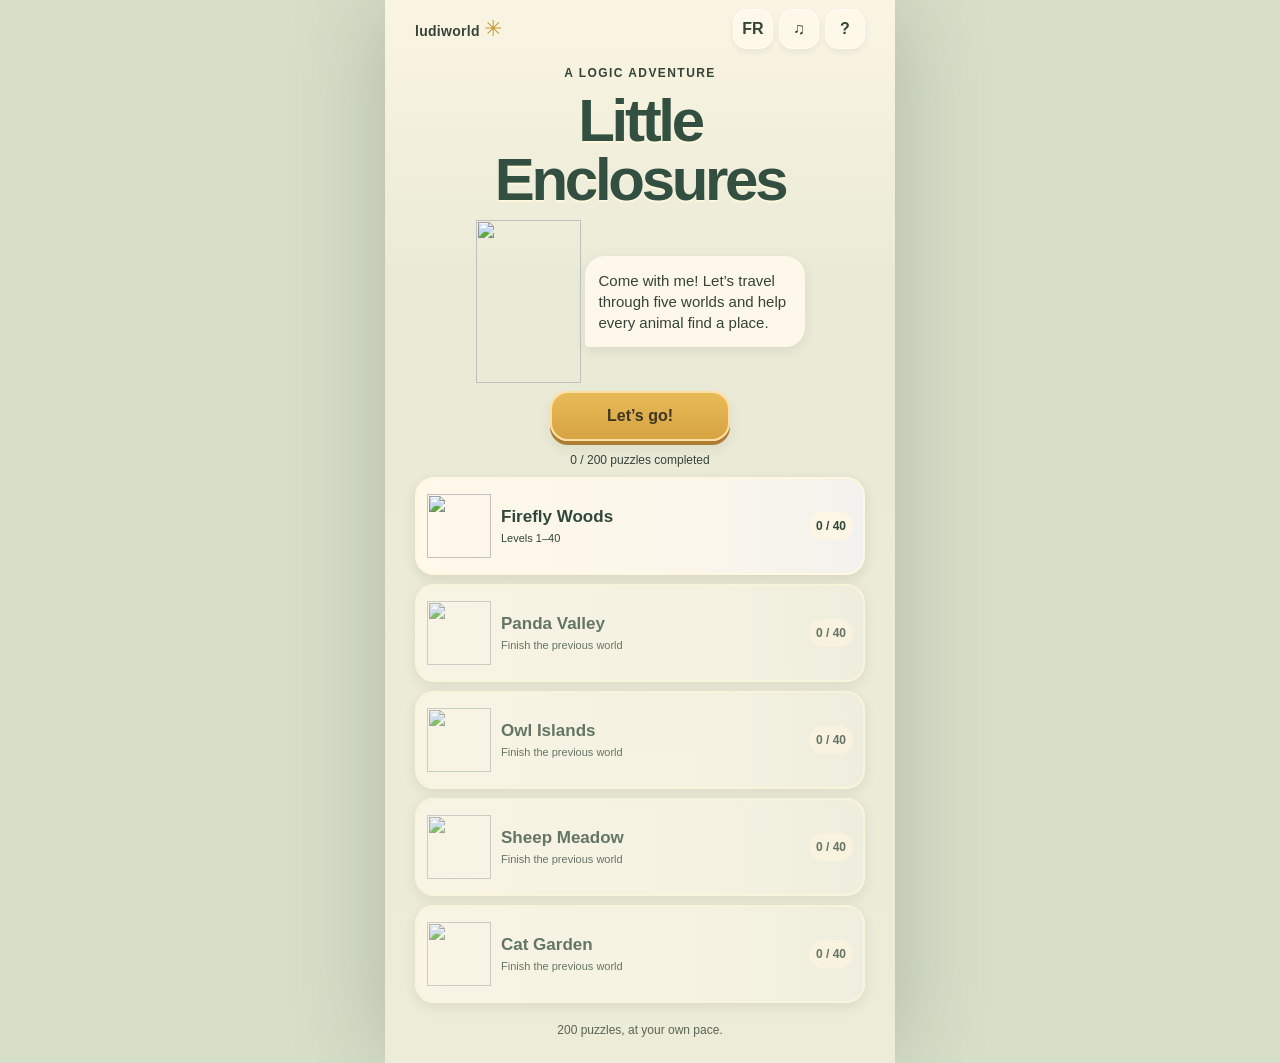
==== src/index.html @ 740d6bfe "Les Petits Enclos : 200 puzzles, cinq mondes et quarante visages" ====
<!doctype html>
<html lang="fr">
<head>
  <meta charset="utf-8">
  <meta name="viewport" content="width=device-width,initial-scale=1,viewport-fit=cover">
  <meta name="theme-color" content="#657c62">
  <meta name="description" content="200 énigmes dans cinq mondes. Un animal par ligne, colonne et enclos.">
  <title>Les Petits Enclos · Ludiworld</title>
  <link rel="icon" href="icon-192.png">
  <link rel="apple-touch-icon" href="icon-192.png">
  <link rel="manifest" href="manifest.webmanifest">
  <link rel="stylesheet" href="style.css">
  <script defer src="ludi.js"></script>
  <script defer src="levels.js"></script>
  <script defer src="logic.js"></script>
  <script defer src="state.js"></script>
  <script defer src="app.js"></script>
</head>
<body>
  <main id="app">
    <nav class="topbar"><span class="brand">ludiworld <i aria-hidden="true">✳</i></span><div><button id="language" class="small">EN</button><button id="sound" class="small" aria-label="Son">♪</button><button id="help" class="small" aria-label="Règles">?</button></div></nav>
    <section id="home" class="screen">
      <header class="title"><p data-t="eyebrow">Une aventure de logique</p><h1 data-t="title">Les Petits<br>Enclos</h1></header>
      <div class="story"><img class="boy" src="assets/berger.webp" alt=""><p data-t="story">Viens avec moi ! On traverse cinq mondes pour aider chaque animal à trouver sa place.</p></div>
      <button id="continue" class="primary"></button><p id="total" class="total"></p>
      <div id="worlds" class="worlds"></div>
      <p class="quiet" data-t="quiet">200 énigmes, à ton rythme.</p>
    </section>
    <section id="play" class="screen" hidden>
      <header class="hud"><button id="map" class="small" aria-label="Mondes">‹</button><div><p id="worldName"></p><h1><span data-t="level">Niveau</span> <b id="number"></b><small>/ 200</small></h1></div><span id="counter"></span></header>
      <div class="rules-mini"><span data-t="row">1 par ligne</span><span data-t="column">1 par colonne</span><span data-t="region">1 par enclos</span></div>
      <p class="apart" data-t="apart">Sans se toucher, même par un coin.</p>
      <div class="board-frame"><div id="board" role="grid" aria-label="Enclos"></div></div>
      <div id="inventory" class="inventory" aria-label="Animaux à placer"></div>
      <p id="feedback" class="feedback" aria-live="polite"></p>
      <p class="gesture" data-t="gesture">Appui : × · Double appui : animal · Glisse : ×</p>
      <div class="actions"><button id="undo"><b aria-hidden="true">↶</b><span data-t="undo">Annuler</span></button><button id="reset"><b aria-hidden="true">↻</b><span data-t="reset">Reprendre</span></button><button id="hint"><b aria-hidden="true">✧</b><span data-t="hint">Indice</span></button></div>
      <div class="keeper"><img src="assets/berger.webp" alt=""><span data-t="keeper">À chacun sa petite place.</span></div>
    </section>
  </main>
  <dialog id="info"><button class="close" data-close aria-label="Fermer">×</button><div id="infoContent"></div><button class="primary" data-close data-t="ok">D’accord</button></dialog>
  <dialog id="levels"><button class="close" data-close aria-label="Fermer">×</button><h2 id="levelTitle"></h2><div id="levelList" class="level-list"></div></dialog>
  <dialog id="victory"><img class="victory-boy" src="assets/berger.webp" alt=""><h2 id="winTitle"></h2><p id="winText"></p><div id="winHeads" class="win-heads"></div><button id="next" class="primary" data-t="next">Continuer</button><button id="winMap" class="text-button" data-t="worlds">Les cinq mondes</button><button id="replay" class="text-button" data-t="reset">Reprendre</button></dialog>
  <dialog id="pause"><h2 data-t="pause">Petite pause</h2><p data-t="paused">Ta grille est gardée.</p></dialog>
  <noscript>Active JavaScript pour jouer. / Enable JavaScript to play.</noscript>
</body>
</html>
---- src/style.css ----
:root {font-family:'Trebuchet MS','Segoe UI',sans-serif;color:#354338;background:#d8dfc8;font-synthesis:none;font-size:16px}
*{box-sizing:border-box}body{margin:0}button{font:inherit;cursor:pointer;touch-action:manipulation;-webkit-tap-highlight-color:transparent}button:disabled{opacity:.48;cursor:default}button:focus-visible{outline:3px solid #3671a3;outline-offset:2px}[hidden]{display:none!important}
body{background:#d8dfc8 url('assets/lucioles.webp') center/cover fixed}body::before{content:'';position:fixed;inset:0;background:#152b3c45;z-index:-1}
#app{max-width:510px;min-height:100dvh;margin:auto;background:linear-gradient(#fff8e6e0,#fff8e675 26%,#fff8e682);box-shadow:0 0 90px #172b3038;padding:env(safe-area-inset-top) 18px env(safe-area-inset-bottom)}
.topbar{height:58px;display:flex;justify-content:space-between;align-items:center;gap:8px}.topbar>div{display:flex;gap:6px}.brand{font-weight:bold;letter-spacing:.02em;font-size:14px}.brand i{color:#c79d38;font-size:22px;font-style:normal}.embedded .brand{visibility:hidden}.small{min-width:40px;min-height:40px;background:#fff9ebdb;border:1px solid #ffffff9c;border-radius:14px;color:#354338;font-weight:bold;box-shadow:0 3px 6px #24393212}
.screen{padding-bottom:22px}.title{text-align:center}.title p{font-size:12px;letter-spacing:.12em;text-transform:uppercase;font-weight:bold;margin:8px 0 12px}.title h1{font-size:clamp(42px,11vw,60px);line-height:.98;letter-spacing:-.055em;margin:0;color:#334f41;text-shadow:0 2px #fff8dc}
.story{display:flex;align-items:center;justify-content:center;gap:4px;max-width:390px;margin:10px auto 6px}.boy{width:105px;height:163px;object-fit:contain;align-self:end}.story p{max-width:220px;padding:14px;border-radius:20px 20px 20px 4px;background:#fff9eced;font-size:15px;line-height:1.4;box-shadow:0 4px 12px #25312415}
.primary{display:block;background:linear-gradient(#e7ba58,#d7a342);color:#3e3624;border:2px solid #ffdfa0;border-radius:18px;padding:13px 22px;font-weight:bold;min-height:50px;box-shadow:0 4px 0 #ad7e31,0 8px 14px #34291214;margin:8px auto 12px;min-width:180px}.primary:hover{filter:brightness(1.04)}.total,.quiet{font-size:12px;text-align:center}.total{margin:10px}.quiet{opacity:.8;margin:20px 0 4px}
.worlds{display:grid;gap:9px}.world-card{position:relative;background-size:cover;background-position:center 15%;height:90px;border:2px solid #fff8df;border-radius:19px;isolation:isolate;overflow:hidden;color:#30483b;display:flex;align-items:center;padding:10px;text-align:left;box-shadow:0 4px 12px #172f291c}.world-card::before{content:'';position:absolute;inset:0;z-index:-1;background:linear-gradient(90deg,#fff9e9f2,#fff9e9ad 65%,#fff9e93c)}.world-card img{width:64px;height:64px;object-fit:contain;margin-right:10px}.world-card strong{font-size:17px;display:block}.world-card small{display:block;font-size:11px;margin-top:5px}.world-card .world-progress{margin-left:auto;background:#fff7e4db;border-radius:30px;padding:7px;font-size:12px;font-weight:bold;white-space:nowrap}.world-card:disabled{opacity:.72}
.hud{display:flex;align-items:center;gap:10px;min-height:72px}.hud>div{flex:1}.hud p{font-size:11px;font-weight:bold;letter-spacing:.04em;margin:0 0 3px}.hud h1{font-size:25px;margin:0;letter-spacing:-.04em}.hud h1 small{font-size:12px;margin-left:6px;font-weight:normal;letter-spacing:0}.hud #counter{font-weight:bold;font-size:14px;background:#fff9e6de;border-radius:16px;padding:9px;white-space:nowrap}
.rules-mini{display:flex;justify-content:space-around;gap:3px;border-radius:13px;padding:11px 5px;background:#fff9e9ed;font-size:12px;font-weight:bold;box-shadow:0 3px 9px #3044390c}.apart{text-align:center;font-size:12px;font-weight:bold;margin:10px 0 12px}.board-frame{padding:7px;border-radius:19px;background:#fff8e8;border:1px solid #fffdf5;box-shadow:0 6px 0 #b9ac8c,0 10px 24px #293d3440}
#board{display:grid;grid-template-columns:repeat(var(--n),minmax(0,1fr));grid-template-rows:repeat(var(--n),minmax(0,1fr));aspect-ratio:1;border-radius:11px;overflow:hidden;touch-action:none;user-select:none;-webkit-user-select:none;position:relative}
.cell{position:relative;display:flex;align-items:center;justify-content:center;border:0;border-radius:0;min-width:0;min-height:0;padding:0;background:var(--color);box-shadow:inset 1px 1px #ffffff30,inset -1px -1px #30433812;touch-action:none;outline-offset:-3px!important}
.cell::before{content:'';position:absolute;inset:0;pointer-events:none;border-style:solid;border-color:#fff8e8;border-width:var(--edges)}.cell img{width:88%;height:88%;object-fit:contain;pointer-events:none;filter:drop-shadow(0 2px 1px #43352435)}.cell .cross{position:relative;width:30%;height:30%;pointer-events:none}.cross::before,.cross::after{content:'';position:absolute;left:43%;top:0;width:15%;height:100%;border-radius:3px;background:#4c535ac9;transform:rotate(45deg)}.cross::after{transform:rotate(-45deg)}
.inventory{display:flex;justify-content:center;gap:3px;margin:17px 0 2px;min-height:49px}.head-choice{width:clamp(32px,9vw,48px);height:48px;border:2px solid transparent;border-radius:14px;background:#fff8e596;position:relative;padding:2px;min-width:0}.head-choice img{width:100%;height:100%;object-fit:contain}.head-choice.selected{border-color:#3f7963;background:#fff7d9}.head-choice.placed{opacity:.42}.head-choice.placed::after{content:'✓';position:absolute;right:0;bottom:-1px;color:#204f37;font-size:13px;font-weight:bold;background:#fff8e9;border-radius:50%;width:17px;height:17px}
.feedback{min-height:30px;font-size:12px;line-height:1.3;text-align:center;margin:3px auto;max-width:340px;font-weight:bold}.gesture{font-size:10px;text-align:center;margin:2px 0 11px;color:#3c473f}.actions{display:flex;gap:8px;justify-content:center}.actions button{border:1px solid #fff8e7;background:#fff8e8eb;border-radius:17px;min-height:57px;flex:1;max-width:125px;display:flex;flex-direction:column;align-items:center;justify-content:center;gap:2px;box-shadow:0 4px 0 #bdaf8e;color:#3f5045;font-size:11px;font-weight:bold}.actions b{font-size:23px;line-height:1}.actions #hint{background:#f6dda1}.keeper{display:flex;align-items:center;justify-content:center;gap:9px;margin:15px 0 0;font-size:11px;font-weight:bold}.keeper img{height:65px;width:40px;object-fit:contain}.keeper span{padding:10px 12px;background:#fff8e6d9;border-radius:15px 15px 15px 0}
dialog{max-width:min(90vw,440px);width:440px;max-height:88dvh;overflow:auto;border:2px solid #fff8e3;border-radius:26px;background:#fff8e9;color:#354338;box-shadow:0 20px 90px #122b3859;padding:27px 25px 22px;text-align:center}dialog::backdrop{background:#112a3b88;backdrop-filter:blur(4px)}dialog h2{font-size:27px;line-height:1.1;letter-spacing:-.035em;margin:7px 0 18px}dialog p{font-size:15px;line-height:1.5}.close{position:absolute;top:7px;right:9px;border:0;background:transparent;font-size:29px;color:#566754;min-width:38px;min-height:38px}.rule-list{text-align:left;padding-left:23px;line-height:1.6;font-size:15px}.rule-list li{margin:10px 0}.info-note{font-size:12px!important;opacity:.8}.level-list{display:grid;grid-template-columns:repeat(5,1fr);gap:8px}.level-list button{aspect-ratio:1;border:1px solid #d7c7a6;background:#f0e6ce;border-radius:12px;color:#465846;font-weight:bold}.level-list button.done{background:#a9c8ac}.level-list button.current{border:3px solid #426c56}.victory-boy{height:155px}.win-heads{display:flex;justify-content:center;gap:2px;margin:15px 0 22px}.win-heads img{width:calc(100% / 8);max-width:48px;object-fit:contain}.text-button{display:block;margin:18px auto 0;border:0;background:transparent;text-decoration:underline;color:#47634d;font-size:13px}#pause{pointer-events:none}
@media(min-width:700px){#app{padding-left:30px;padding-right:30px}.world-card{height:98px}.title h1{font-size:60px}.hud{min-height:80px}}
@media(max-height:780px) and (max-width:600px){.topbar{height:48px}.hud{min-height:58px}.apart{margin:7px 0}.inventory{margin-top:13px;min-height:43px}.head-choice{height:42px}.keeper{display:none}.feedback{min-height:27px}.actions button{min-height:51px}.screen{padding-bottom:12px}}
@media(prefers-reduced-motion:no-preference){.cell img{animation:arrive .18s ease-out}@keyframes arrive{from{transform:scale(.8)}to{transform:scale(1)}}}
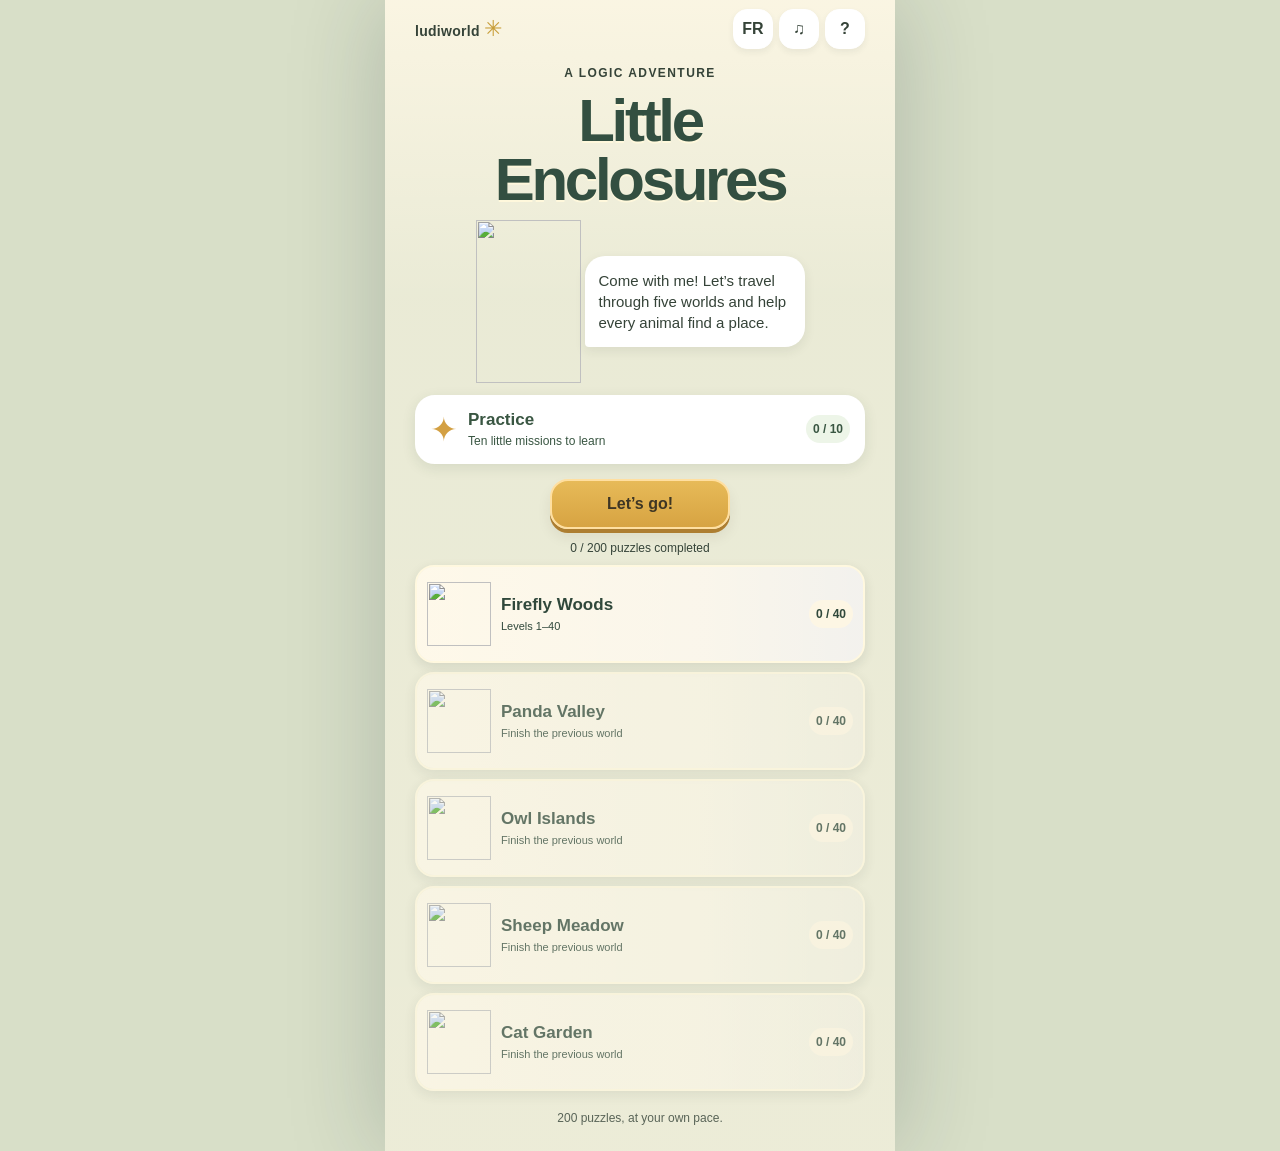
==== commit f6cf6e90: "Cases arrondies sur blanc et dix missions d'entrainement" ====
--- a/src/index.html
+++ b/src/index.html
@@ -14,6 +14,7 @@
   <script defer src="levels.js"></script>
   <script defer src="logic.js"></script>
   <script defer src="state.js"></script>
+  <script defer src="training.js"></script>
   <script defer src="app.js"></script>
 </head>
 <body>
@@ -22,26 +23,30 @@
     <section id="home" class="screen">
       <header class="title"><p data-t="eyebrow">Une aventure de logique</p><h1 data-t="title">Les Petits<br>Enclos</h1></header>
       <div class="story"><img class="boy" src="assets/berger.webp" alt=""><p data-t="story">Viens avec moi ! On traverse cinq mondes pour aider chaque animal à trouver sa place.</p></div>
+      <button id="training" class="training-entry"><span class="training-symbol" aria-hidden="true">✦</span><span><strong data-t="training">Entraînement</strong><small id="trainingSummary"></small></span><b id="trainingCount"></b></button>
       <button id="continue" class="primary"></button><p id="total" class="total"></p>
       <div id="worlds" class="worlds"></div>
       <p class="quiet" data-t="quiet">200 énigmes, à ton rythme.</p>
     </section>
     <section id="play" class="screen" hidden>
       <header class="hud"><button id="map" class="small" aria-label="Mondes">‹</button><div><p id="worldName"></p><h1><span data-t="level">Niveau</span> <b id="number"></b><small>/ 200</small></h1></div><span id="counter"></span></header>
-      <div class="rules-mini"><span data-t="row">1 par ligne</span><span data-t="column">1 par colonne</span><span data-t="region">1 par enclos</span></div>
+      <section id="trainingCard" class="training-card" hidden aria-live="polite"><p id="trainingProgress"></p><h2 id="trainingTitle"></h2><p id="trainingInstruction"></p><div id="trainingValidated" hidden><span data-t="missionDone">Mission réussie !</span><button id="trainingNext" class="mission-next" data-t="nextMission">Mission suivante</button></div></section>
+      <div class="run-score"><button id="starHelp" aria-label="Étoiles"><span id="stars" class="stars" aria-hidden="true"></span><span id="errors"></span><span class="score-help" aria-hidden="true">ⓘ</span></button></div>
+      <div class="rules-mini"><button data-rule="row"><span class="mini-rule row-icon" aria-hidden="true"></span><span data-t="row">1 par ligne</span></button><button data-rule="column"><span class="mini-rule column-icon" aria-hidden="true"></span><span data-t="column">1 par colonne</span></button><button data-rule="region"><span class="mini-rule region-icon" aria-hidden="true"></span><span data-t="region">1 par enclos</span></button></div>
       <p class="apart" data-t="apart">Sans se toucher, même par un coin.</p>
-      <div class="board-frame"><div id="board" role="grid" aria-label="Enclos"></div></div>
+      <div class="board-frame"><div id="board" role="grid" aria-label="Enclos"></div><div id="effects" aria-hidden="true"></div></div>
       <div id="inventory" class="inventory" aria-label="Animaux à placer"></div>
       <p id="feedback" class="feedback" aria-live="polite"></p>
-      <p class="gesture" data-t="gesture">Appui : × · Double appui : animal · Glisse : ×</p>
+      <p class="gesture" data-t="gesture">Appui long ou double : animal · Glisse : ×</p>
       <div class="actions"><button id="undo"><b aria-hidden="true">↶</b><span data-t="undo">Annuler</span></button><button id="reset"><b aria-hidden="true">↻</b><span data-t="reset">Reprendre</span></button><button id="hint"><b aria-hidden="true">✧</b><span data-t="hint">Indice</span></button></div>
       <div class="keeper"><img src="assets/berger.webp" alt=""><span data-t="keeper">À chacun sa petite place.</span></div>
     </section>
   </main>
   <dialog id="info"><button class="close" data-close aria-label="Fermer">×</button><div id="infoContent"></div><button class="primary" data-close data-t="ok">D’accord</button></dialog>
   <dialog id="levels"><button class="close" data-close aria-label="Fermer">×</button><h2 id="levelTitle"></h2><div id="levelList" class="level-list"></div></dialog>
-  <dialog id="victory"><img class="victory-boy" src="assets/berger.webp" alt=""><h2 id="winTitle"></h2><p id="winText"></p><div id="winHeads" class="win-heads"></div><button id="next" class="primary" data-t="next">Continuer</button><button id="winMap" class="text-button" data-t="worlds">Les cinq mondes</button><button id="replay" class="text-button" data-t="reset">Reprendre</button></dialog>
+  <dialog id="victory"><img class="victory-boy" src="assets/berger.webp" alt=""><h2 id="winTitle"></h2><div id="winStars" class="stars win-stars"></div><p id="winScore"></p><p id="winText"></p><div id="winHeads" class="win-heads"></div><button id="next" class="primary" data-t="next">Continuer</button><button id="winMap" class="text-button" data-t="worlds">Les cinq mondes</button><button id="replay" class="text-button" data-t="reset">Reprendre</button></dialog>
   <dialog id="pause"><h2 data-t="pause">Petite pause</h2><p data-t="paused">Ta grille est gardée.</p></dialog>
+  <dialog id="mistake" aria-labelledby="errorTitle" aria-describedby="errorRule"><span class="mistake-sign" aria-hidden="true">!</span><h2 id="errorTitle" data-t="errorTitle">Regarde la règle</h2><p id="errorMessage"></p><div id="errorDrawing" aria-hidden="true"></div><p id="errorRule"></p><button id="ackError" class="primary" data-t="errorOK">J’ai compris</button></dialog>
   <noscript>Active JavaScript pour jouer. / Enable JavaScript to play.</noscript>
 </body>
 </html>
--- a/src/style.css
+++ b/src/style.css
@@ -11,10 +11,132 @@
 .rules-mini{display:flex;justify-content:space-around;gap:3px;border-radius:13px;padding:11px 5px;background:#fff9e9ed;font-size:12px;font-weight:bold;box-shadow:0 3px 9px #3044390c}.apart{text-align:center;font-size:12px;font-weight:bold;margin:10px 0 12px}.board-frame{padding:7px;border-radius:19px;background:#fff8e8;border:1px solid #fffdf5;box-shadow:0 6px 0 #b9ac8c,0 10px 24px #293d3440}
 #board{display:grid;grid-template-columns:repeat(var(--n),minmax(0,1fr));grid-template-rows:repeat(var(--n),minmax(0,1fr));aspect-ratio:1;border-radius:11px;overflow:hidden;touch-action:none;user-select:none;-webkit-user-select:none;position:relative}
 .cell{position:relative;display:flex;align-items:center;justify-content:center;border:0;border-radius:0;min-width:0;min-height:0;padding:0;background:var(--color);box-shadow:inset 1px 1px #ffffff30,inset -1px -1px #30433812;touch-action:none;outline-offset:-3px!important}
-.cell::before{content:'';position:absolute;inset:0;pointer-events:none;border-style:solid;border-color:#fff8e8;border-width:var(--edges)}.cell img{width:88%;height:88%;object-fit:contain;pointer-events:none;filter:drop-shadow(0 2px 1px #43352435)}.cell .cross{position:relative;width:30%;height:30%;pointer-events:none}.cross::before,.cross::after{content:'';position:absolute;left:43%;top:0;width:15%;height:100%;border-radius:3px;background:#4c535ac9;transform:rotate(45deg)}.cross::after{transform:rotate(-45deg)}
+.cell img{width:88%;height:88%;object-fit:contain;pointer-events:none;filter:drop-shadow(0 2px 1px #43352435)}.cell .cross{position:relative;width:30%;height:30%;pointer-events:none}.cross::before,.cross::after{content:'';position:absolute;left:43%;top:0;width:15%;height:100%;border-radius:3px;background:#4c535ac9;transform:rotate(45deg)}.cross::after{transform:rotate(-45deg)}
 .inventory{display:flex;justify-content:center;gap:3px;margin:17px 0 2px;min-height:49px}.head-choice{width:clamp(32px,9vw,48px);height:48px;border:2px solid transparent;border-radius:14px;background:#fff8e596;position:relative;padding:2px;min-width:0}.head-choice img{width:100%;height:100%;object-fit:contain}.head-choice.selected{border-color:#3f7963;background:#fff7d9}.head-choice.placed{opacity:.42}.head-choice.placed::after{content:'✓';position:absolute;right:0;bottom:-1px;color:#204f37;font-size:13px;font-weight:bold;background:#fff8e9;border-radius:50%;width:17px;height:17px}
 .feedback{min-height:30px;font-size:12px;line-height:1.3;text-align:center;margin:3px auto;max-width:340px;font-weight:bold}.gesture{font-size:10px;text-align:center;margin:2px 0 11px;color:#3c473f}.actions{display:flex;gap:8px;justify-content:center}.actions button{border:1px solid #fff8e7;background:#fff8e8eb;border-radius:17px;min-height:57px;flex:1;max-width:125px;display:flex;flex-direction:column;align-items:center;justify-content:center;gap:2px;box-shadow:0 4px 0 #bdaf8e;color:#3f5045;font-size:11px;font-weight:bold}.actions b{font-size:23px;line-height:1}.actions #hint{background:#f6dda1}.keeper{display:flex;align-items:center;justify-content:center;gap:9px;margin:15px 0 0;font-size:11px;font-weight:bold}.keeper img{height:65px;width:40px;object-fit:contain}.keeper span{padding:10px 12px;background:#fff8e6d9;border-radius:15px 15px 15px 0}
 dialog{max-width:min(90vw,440px);width:440px;max-height:88dvh;overflow:auto;border:2px solid #fff8e3;border-radius:26px;background:#fff8e9;color:#354338;box-shadow:0 20px 90px #122b3859;padding:27px 25px 22px;text-align:center}dialog::backdrop{background:#112a3b88;backdrop-filter:blur(4px)}dialog h2{font-size:27px;line-height:1.1;letter-spacing:-.035em;margin:7px 0 18px}dialog p{font-size:15px;line-height:1.5}.close{position:absolute;top:7px;right:9px;border:0;background:transparent;font-size:29px;color:#566754;min-width:38px;min-height:38px}.rule-list{text-align:left;padding-left:23px;line-height:1.6;font-size:15px}.rule-list li{margin:10px 0}.info-note{font-size:12px!important;opacity:.8}.level-list{display:grid;grid-template-columns:repeat(5,1fr);gap:8px}.level-list button{aspect-ratio:1;border:1px solid #d7c7a6;background:#f0e6ce;border-radius:12px;color:#465846;font-weight:bold}.level-list button.done{background:#a9c8ac}.level-list button.current{border:3px solid #426c56}.victory-boy{height:155px}.win-heads{display:flex;justify-content:center;gap:2px;margin:15px 0 22px}.win-heads img{width:calc(100% / 8);max-width:48px;object-fit:contain}.text-button{display:block;margin:18px auto 0;border:0;background:transparent;text-decoration:underline;color:#47634d;font-size:13px}#pause{pointer-events:none}
 @media(min-width:700px){#app{padding-left:30px;padding-right:30px}.world-card{height:98px}.title h1{font-size:60px}.hud{min-height:80px}}
 @media(max-height:780px) and (max-width:600px){.topbar{height:48px}.hud{min-height:58px}.apart{margin:7px 0}.inventory{margin-top:13px;min-height:43px}.head-choice{height:42px}.keeper{display:none}.feedback{min-height:27px}.actions button{min-height:51px}.screen{padding-bottom:12px}}
 @media(prefers-reduced-motion:no-preference){.cell img{animation:arrive .18s ease-out}@keyframes arrive{from{transform:scale(.8)}to{transform:scale(1)}}}
+
+/* Un même contour opaque pour toutes les cases. */
+#board{isolation:isolate;background:#617765}
+.cell{box-shadow:inset 0 0 0 1px #71816c}
+.cell img{z-index:1;width:91%;height:91%}
+.cell:active{filter:brightness(1.045)}
+.cell.error-attempt{background:linear-gradient(#ff8e7a99,#ffb29b70),var(--color)}
+.cell:focus-visible{z-index:3}
+.cell .cross{z-index:1;width:32%;height:32%}
+.cross::before,.cross::after{background:#42574dda;box-shadow:0 1px #fff6}
+.board-frame{position:relative}
+#effects{position:absolute;inset:0;pointer-events:none;z-index:5;overflow:visible}
+.cell-effect{position:absolute;display:grid;place-items:center;pointer-events:none}
+.ghost-head{width:78%;height:78%;object-fit:contain;opacity:.6;filter:sepia(.2)}
+.error-badge{position:absolute;right:4%;top:3%;width:24px;height:24px;border-radius:50%;background:#a84439;color:#fff9ea;border:2px solid #fff9ea;text-align:center;line-height:20px;font-size:16px;box-shadow:0 2px 4px #42262945}
+.success-ring{position:absolute;inset:5%;border:3px solid #fff6af;border-radius:50%;box-shadow:0 0 0 2px #75a16c55}
+.spark{position:absolute;left:50%;top:50%;width:6px;height:6px;margin:-3px;border-radius:2px;background:#ffe495;box-shadow:0 0 2px #fff8d7;transform:rotate(var(--angle)) translateX(var(--distance))}
+.hold-indicator{position:absolute;width:88%;height:88%;inset:6%;z-index:4;overflow:visible;pointer-events:none;transform:rotate(-90deg)}
+.hold-indicator circle{fill:none;stroke-width:4}
+.hold-track{stroke:#fff8ddbb}.hold-progress{stroke:#3d775a;stroke-dasharray:1;stroke-dashoffset:0;animation:hold-progress var(--hold-fill,300ms) linear}
+.holding{filter:brightness(1.06)}
+.run-score{display:flex;justify-content:center;margin:-3px 0 7px;min-height:29px}
+#starHelp{display:flex;align-items:center;justify-content:center;gap:10px;padding:3px 11px;border:1px solid #fffae7;background:#fff9e4e8;border-radius:30px;min-height:29px;color:#4e5e48;font-size:11px;font-weight:bold}
+.stars{display:inline-flex;gap:3px;line-height:1;color:#d69b28;font-size:24px;white-space:nowrap}
+.star{display:inline-block;-webkit-text-stroke:.55px #906c29;filter:drop-shadow(0 1px 0 #fff8cc)}
+.star.empty{color:#c6c8b9;-webkit-text-stroke:.55px #8f9d89;filter:none}
+.score-help{font-size:14px;opacity:.7}
+.rules-mini{padding:5px 3px;gap:4px}
+.rules-mini button{display:flex;align-items:center;justify-content:center;gap:4px;flex:1;background:transparent;border:0;color:inherit;padding:2px 0;min-height:34px;font-weight:bold;font-size:11px}
+.mini-rule{display:inline-flex;width:24px;height:24px;flex-shrink:0}.mini-rule svg{width:100%;height:100%}
+.apart{margin:7px 0 10px}
+.feedback{display:flex;align-items:center;justify-content:center;min-height:34px;max-width:none;border-radius:13px;padding:4px 8px;font-size:12px;margin:4px 0;transition:background-color .12s,color .12s}
+.feedback[data-tone=error]{background:#fff0e6ef;color:#9b342e;box-shadow:inset 0 0 0 1px #b2533a69;font-size:16px;line-height:1.35;min-height:50px}
+.feedback[data-tone=error]::before{content:'!';display:grid;place-items:center;width:20px;height:20px;flex-shrink:0;margin-right:7px;border-radius:50%;background:#a84439;color:#fff7e8}
+.feedback[data-tone=success]{background:#e8f5d8ed;color:#3d6b42;box-shadow:inset 0 0 0 1px #7499665c}
+.feedback[data-tone=success]::before{content:'✓';margin-right:6px;font-weight:bold;font-size:17px}
+.gesture{font-size:11px;line-height:1.35;margin:4px 0 11px}
+.head-choice{transition:transform .13s,background-color .13s,opacity .16s}
+.head-choice.selected{transform:translateY(-3px);box-shadow:0 3px 0 #4b765b33}
+.head-choice.placed{transform:scale(.9)}
+.level-list button{display:flex;flex-direction:column;justify-content:center;align-items:center;gap:2px}.level-list small{font-size:10px}.level-stars{color:#906921;letter-spacing:1px}
+.win-stars{font-size:47px;display:flex;justify-content:center;gap:9px;margin:12px auto}.star-example{font-size:35px}
+#winScore{font-size:13px;margin:0 0 15px}
+.rule-cards{display:grid;grid-template-columns:1fr 1fr;gap:10px;margin:16px 0 22px}
+.rule-cards section{background:#eee7d6;border-radius:15px;padding:9px 7px}
+.rule-cards h3{font-size:13px;margin:1px 0 8px}.rule-cards p{font-size:12px;line-height:1.35;margin:8px 0 2px}
+.rule-drawing{display:grid;grid-template-columns:repeat(4,1fr);grid-template-rows:repeat(4,1fr);width:min(100%,110px);aspect-ratio:1;position:relative;margin:auto;border:2px solid #71816a;border-radius:7px;overflow:hidden;background:#65775d;gap:1px}
+.rule-drawing i{background:#f8f0db;display:grid;place-items:center;min-width:0;min-height:0;font-style:normal}.rule-drawing .rule-active{background:#a9c8aa}.rule-drawing.region .rule-active{background:#dfb767}.rule-drawing .rule-animal{position:relative}.rule-drawing img{width:96%;height:96%;object-fit:contain}.rule-drawing span{font-size:20px;color:#506e56;line-height:1}
+.rule-drawing.touch .rule-active{background:#edaf96}.touch-no{position:absolute;left:43%;top:43%;background:#a84439;border-radius:50%;width:19px;height:19px;font-size:14px;line-height:19px;color:#fff7e4;box-shadow:0 0 0 2px #fff4dc}
+.gesture-drawings{display:flex;gap:7px;justify-content:center;margin:13px 0}.gesture-drawings>span{flex:1;font-size:11px;background:#eee7d6;border-radius:13px;padding:9px 3px}.gesture-drawings b{display:block;font-size:24px;color:#497259;margin-bottom:5px}
+.primary,.small,.actions button,.world-card,.level-list button{transition:transform .1s,filter .1s,box-shadow .1s}
+button:active:not(:disabled){transform:translateY(2px) scale(.98)}.cell:active:not(:disabled){transform:none}
+@keyframes hold-progress{from{stroke-dashoffset:1}to{stroke-dashoffset:0}}
+@media(prefers-reduced-motion:no-preference){
+  .cell img{animation:animal-plop .32s cubic-bezier(.2,.7,.3,1.25)}
+  .cross{animation:cross-pop .14s ease-out}
+  .cell-effect.error{animation:error-wiggle .34s ease-in-out,fx-fade .7s ease-out forwards}
+  .success-ring{animation:success-ring .5s ease-out forwards}
+  .spark{animation:spark-out .55s ease-out forwards}
+  .win-stars .star{animation:star-pop .5s cubic-bezier(.2,.7,.3,1.4) both}
+  .win-stars .star:nth-child(2){animation-delay:.1s}.win-stars .star:nth-child(3){animation-delay:.2s}
+  #victory[open]{animation:victory-in .28s ease-out}
+}
+@keyframes animal-plop{0%{transform:scale(.55,.7) translateY(-7px)}60%{transform:scale(1.1,.93)}100%{transform:scale(1)}}
+@keyframes cross-pop{from{transform:scale(.65);opacity:.4}to{transform:scale(1);opacity:1}}
+@keyframes error-wiggle{0%,100%{transform:translateX(0)}25%{transform:translateX(-4px) rotate(-5deg)}75%{transform:translateX(4px) rotate(5deg)}}
+@keyframes fx-fade{0%,65%{opacity:1}100%{opacity:0}}
+@keyframes success-ring{from{transform:scale(.65);opacity:1}to{transform:scale(1.35);opacity:0}}
+@keyframes spark-out{from{transform:rotate(var(--angle)) translateX(8px) scale(.7);opacity:1}to{transform:rotate(var(--angle)) translateX(var(--distance)) scale(.2);opacity:0}}
+@keyframes star-pop{from{transform:scale(.2) rotate(-15deg);opacity:0}to{transform:scale(1);opacity:1}}
+@keyframes victory-in{from{transform:translateY(12px) scale(.97);opacity:0}to{transform:none;opacity:1}}
+@media(max-height:920px){.keeper{display:none}}
+@media(max-height:800px){.topbar{height:46px}.hud{min-height:57px}.inventory{margin-top:13px;min-height:43px}.head-choice{height:42px}.screen{padding-bottom:12px}}
+@media(max-height:720px){.run-score{margin-bottom:4px}.hud{min-height:51px}.apart{margin:5px 0 7px}.inventory{margin-top:12px}.gesture{margin:1px 0 7px;font-size:10px}.actions button{min-height:48px}.board-frame{width:min(100%,calc(100dvh - 325px));margin-inline:auto}.rules-mini{padding:2px}.feedback{min-height:33px}.head-choice{height:38px}}
+@media(max-width:360px){#app{padding-left:12px;padding-right:12px}.rules-mini button{font-size:10px;gap:2px}.mini-rule{width:22px;height:22px}.hud h1{font-size:23px}.world-card strong{font-size:15px}}
+@media(prefers-reduced-motion:reduce){*,*::before,*::after{scroll-behavior:auto!important;transition:none!important}.hold-progress{animation:none}.spark{display:none}.cell-effect{opacity:.85}}
+@media(max-height:700px) and (orientation:portrait){
+  .topbar{height:40px}.small{min-height:35px;min-width:36px}.hud{min-height:45px}.hud h1{font-size:22px}.hud p{font-size:10px}.run-score{margin-bottom:3px}.rules-mini button{min-height:25px}.mini-rule{width:20px;height:20px}.apart{font-size:10px;margin:4px 0 6px}.board-frame{width:min(100%,calc(100dvh - 305px))}.inventory{min-height:36px;margin:11px 0 0}.head-choice{height:36px}.gesture{display:none}.actions button{min-height:44px}.feedback{margin:4px 0 8px;font-size:11px}
+}
+@media(orientation:landscape) and (max-height:600px) and (min-width:600px){
+  #app{max-width:900px;padding-inline:20px}.topbar{height:44px}#play{display:grid;grid-template-columns:minmax(230px,1fr) minmax(260px,1fr);column-gap:24px;padding-bottom:8px;align-items:start}.hud{grid-column:2;grid-row:1;min-height:42px}.run-score{grid-column:2;grid-row:2;margin:0 0 4px}.rules-mini{grid-column:2;grid-row:3;padding:2px}.rules-mini button{min-height:27px}.apart{grid-column:2;grid-row:4;margin:4px 0}.board-frame{grid-column:1;grid-row:1/span 9;width:min(100%,calc(100dvh - 75px));align-self:start}.inventory{grid-column:2;grid-row:5;margin:7px 0 0;min-height:38px}.head-choice{height:38px}.feedback{grid-column:2;grid-row:6;margin:4px 0;min-height:34px}.gesture{grid-column:2;grid-row:7;margin:1px 0 7px}.actions{grid-column:2;grid-row:8}.actions button{min-height:46px}.keeper{display:none}
+}
+#mistake{border-color:#fff4d9;padding:26px 24px 22px}
+.mistake-sign{display:grid;place-items:center;width:45px;height:45px;margin:0 auto 13px;border-radius:50%;background:#b35b42;color:#fff8e9;font-size:29px;font-weight:bold;box-shadow:0 3px 0 #864a3930}
+#mistake h2{font-size:29px;margin:0 0 12px}
+#errorMessage{font-size:17px;line-height:1.4;margin:0 0 18px;color:#6a5544}
+#mistake #errorRule{font-size:24px;font-weight:bold;line-height:1.35;color:#354f3d;margin:18px 0 23px}
+#errorDrawing:empty{display:none}
+#errorDrawing .rule-drawing{width:124px}
+#mistake .primary{width:100%;font-size:18px;min-height:54px;margin-bottom:5px}
+@media(max-height:650px){#mistake{padding:18px 20px}.mistake-sign{width:35px;height:35px;font-size:24px;margin-bottom:9px}#mistake h2{font-size:25px}#mistake #errorRule{font-size:22px;margin:12px 0 18px}#errorMessage{font-size:15px;margin-bottom:12px}#errorDrawing .rule-drawing{width:94px}}
+
+/* Des carreaux doux et des espaces blancs, sans trait de séparation. */
+.board-frame{padding:10px;background:#fff;border:0;border-radius:25px;box-shadow:0 5px 20px #28423324}
+#board{gap:clamp(4px,1.5vw,8px);background:#fff;border-radius:15px}
+.cell{border-radius:clamp(6px,2vw,13px);box-shadow:none}
+.cell img{width:94%;height:94%}
+.cell .cross{width:35%;height:35%}
+.small,.rules-mini,.head-choice,.actions button,dialog,.story p,.keeper span,#starHelp,.hud #counter{background-color:#fff;border-color:#fff}
+.actions #hint{background:#fff}.actions button{box-shadow:0 3px 8px #28423316}
+.head-choice.selected{background:#fff;box-shadow:0 0 0 2px #78a17e33}
+.head-choice.placed::after{background:#fff}
+.rule-drawing{border:0;background:#fff;gap:3px;padding:3px;border-radius:10px}
+.rule-drawing i{background:#edf3eb;border-radius:4px}
+.gesture-drawings>span,.rule-cards section{background:#f4f8f1}
+#mistake{border-color:#fff}
+.training-entry{display:flex;align-items:center;gap:10px;width:100%;margin:12px 0 15px;padding:13px;border:2px solid #fff;border-radius:20px;background:#fff;color:#395642;text-align:left;box-shadow:0 4px 14px #2842331b}
+.training-entry strong,.training-entry small{display:block}.training-entry strong{font-size:17px}.training-entry small{font-size:12px;margin-top:4px}.training-entry>b{margin-left:auto;white-space:nowrap;font-size:12px;padding:7px;background:#edf5e8;border-radius:20px}.training-symbol{font-size:33px;color:#d3a043}
+.training-card{background:#fff;border-radius:20px;padding:12px 15px;margin:4px 0 13px;box-shadow:0 4px 12px #28423315}
+#trainingProgress{font-size:11px;font-weight:bold;letter-spacing:.06em;text-transform:uppercase;color:#6a805f;margin:0 0 5px}
+#trainingTitle{font-size:21px;line-height:1.15;letter-spacing:-.03em;margin:0 0 6px}
+#trainingInstruction{font-size:14px;line-height:1.4;margin:0;min-height:40px}
+#trainingValidated{display:flex;align-items:center;justify-content:space-between;gap:8px;min-height:42px}
+#trainingValidated>span{font-size:13px;font-weight:bold;color:#477347}#trainingValidated>span::before{content:'✓ ';font-size:19px}
+.mission-next{min-height:42px;border:0;border-radius:13px;padding:9px 12px;background:#e4b65b;color:#423a26;font-size:13px;font-weight:bold}
+.training-card.done{background:#f7fff3}
+.training-mode .run-score,.training-mode .rules-mini,.training-mode .apart,.training-mode .gesture,.training-mode .keeper{display:none}
+.training-mode.training-basics #hint{display:none}
+.training-mode .cell.training-focus{box-shadow:inset 0 0 0 3px #bf9345}
+.training-mode .cell.training-focus::after{content:'';position:absolute;inset:4px;border:1px dashed #fff9db;border-radius:9px;pointer-events:none}
+@media(max-height:720px) and (orientation:portrait){.training-mode .board-frame{width:min(100%,calc(100dvh - 340px))}.training-card{padding:10px 12px;margin-bottom:10px}#trainingTitle{font-size:18px}#trainingInstruction{font-size:12px;min-height:36px}.training-mode .feedback{min-height:26px}}
+@media(orientation:landscape) and (max-height:600px) and (min-width:600px){.training-card{grid-column:2;grid-row:2/span 3;margin:3px 0 7px;padding:9px 12px}#trainingInstruction{font-size:12px;min-height:34px}#trainingTitle{font-size:18px}.training-mode .inventory{grid-row:5}.training-mode .feedback{grid-row:6}.training-mode .actions{grid-row:8}}
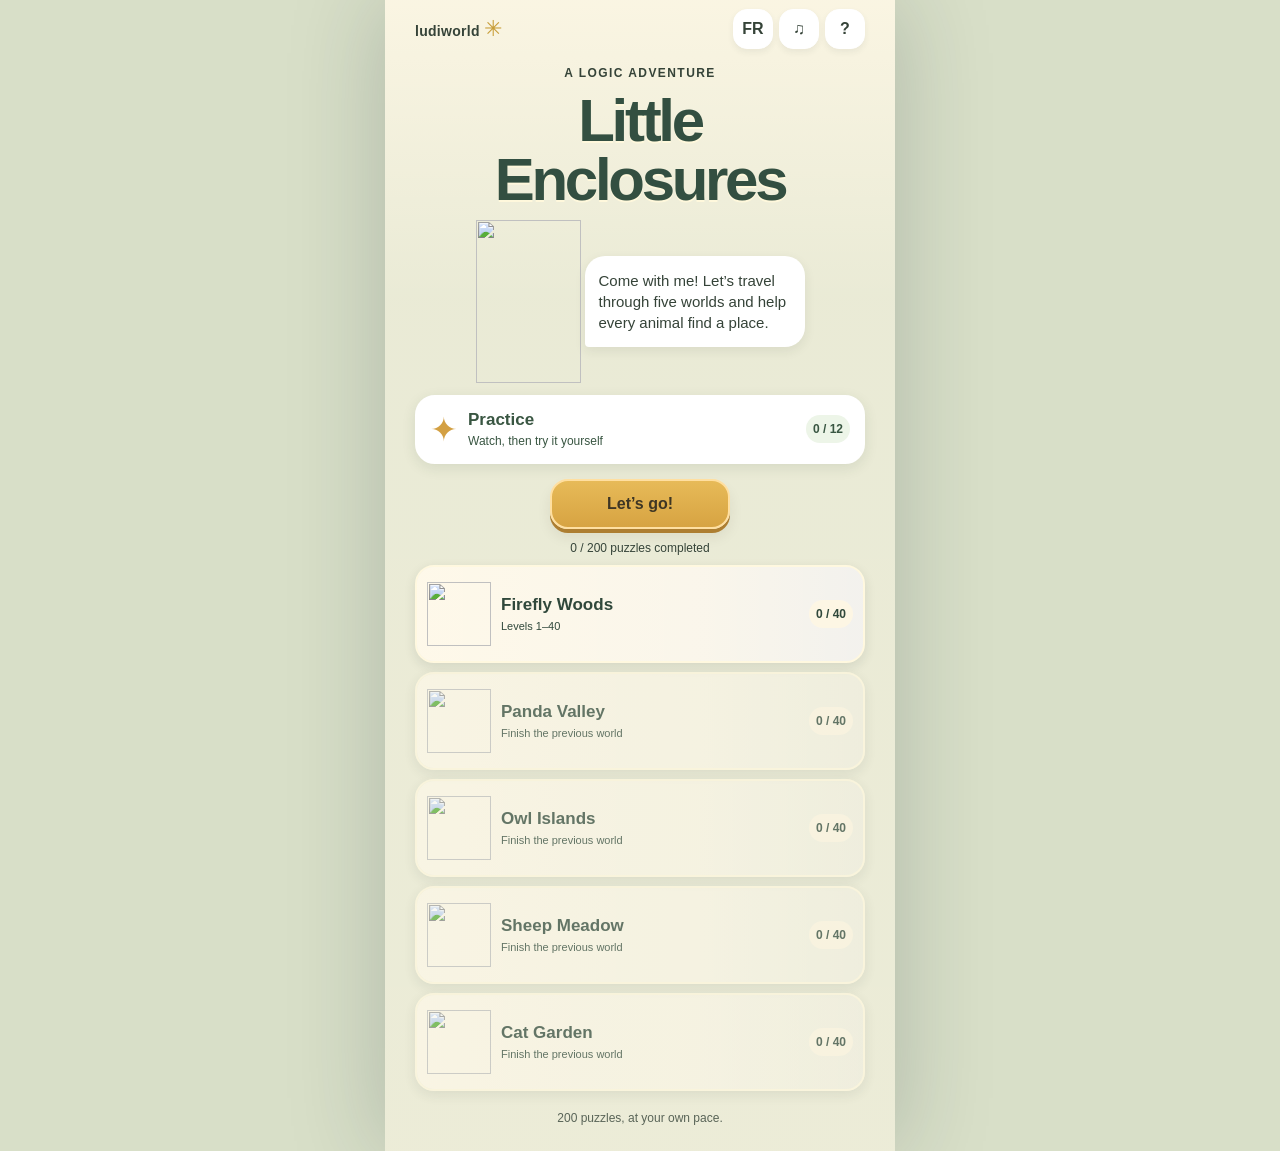
==== commit 2a3a2646: "Double tap uniquement et tutoriel guide sur grilles progressives" ====
--- a/src/index.html
+++ b/src/index.html
@@ -30,11 +30,11 @@
     </section>
     <section id="play" class="screen" hidden>
       <header class="hud"><button id="map" class="small" aria-label="Mondes">‹</button><div><p id="worldName"></p><h1><span data-t="level">Niveau</span> <b id="number"></b><small>/ 200</small></h1></div><span id="counter"></span></header>
-      <section id="trainingCard" class="training-card" hidden aria-live="polite"><p id="trainingProgress"></p><h2 id="trainingTitle"></h2><p id="trainingInstruction"></p><div id="trainingValidated" hidden><span data-t="missionDone">Mission réussie !</span><button id="trainingNext" class="mission-next" data-t="nextMission">Mission suivante</button></div></section>
+      <section id="trainingCard" class="training-card" hidden aria-live="polite"><p id="trainingProgress"></p><h2 id="trainingTitle"></h2><p id="trainingInstruction"></p><button id="trainingTry" class="mission-next" hidden>À toi de jouer</button><div id="trainingValidated" hidden><span data-t="missionDone">Mission réussie !</span><button id="trainingNext" class="mission-next" data-t="nextMission">Mission suivante</button></div></section>
       <div class="run-score"><button id="starHelp" aria-label="Étoiles"><span id="stars" class="stars" aria-hidden="true"></span><span id="errors"></span><span class="score-help" aria-hidden="true">ⓘ</span></button></div>
       <div class="rules-mini"><button data-rule="row"><span class="mini-rule row-icon" aria-hidden="true"></span><span data-t="row">1 par ligne</span></button><button data-rule="column"><span class="mini-rule column-icon" aria-hidden="true"></span><span data-t="column">1 par colonne</span></button><button data-rule="region"><span class="mini-rule region-icon" aria-hidden="true"></span><span data-t="region">1 par enclos</span></button></div>
       <p class="apart" data-t="apart">Sans se toucher, même par un coin.</p>
-      <div class="board-frame"><div id="board" role="grid" aria-label="Enclos"></div><div id="effects" aria-hidden="true"></div></div>
+      <div class="board-frame"><div id="board" role="grid" aria-label="Enclos"></div><div id="effects" aria-hidden="true"></div><div id="guideLayer" aria-hidden="true"></div></div>
       <div id="inventory" class="inventory" aria-label="Animaux à placer"></div>
       <p id="feedback" class="feedback" aria-live="polite"></p>
       <p class="gesture" data-t="gesture">Appui long ou double : animal · Glisse : ×</p>
--- a/src/style.css
+++ b/src/style.css
@@ -9,7 +9,7 @@
 .worlds{display:grid;gap:9px}.world-card{position:relative;background-size:cover;background-position:center 15%;height:90px;border:2px solid #fff8df;border-radius:19px;isolation:isolate;overflow:hidden;color:#30483b;display:flex;align-items:center;padding:10px;text-align:left;box-shadow:0 4px 12px #172f291c}.world-card::before{content:'';position:absolute;inset:0;z-index:-1;background:linear-gradient(90deg,#fff9e9f2,#fff9e9ad 65%,#fff9e93c)}.world-card img{width:64px;height:64px;object-fit:contain;margin-right:10px}.world-card strong{font-size:17px;display:block}.world-card small{display:block;font-size:11px;margin-top:5px}.world-card .world-progress{margin-left:auto;background:#fff7e4db;border-radius:30px;padding:7px;font-size:12px;font-weight:bold;white-space:nowrap}.world-card:disabled{opacity:.72}
 .hud{display:flex;align-items:center;gap:10px;min-height:72px}.hud>div{flex:1}.hud p{font-size:11px;font-weight:bold;letter-spacing:.04em;margin:0 0 3px}.hud h1{font-size:25px;margin:0;letter-spacing:-.04em}.hud h1 small{font-size:12px;margin-left:6px;font-weight:normal;letter-spacing:0}.hud #counter{font-weight:bold;font-size:14px;background:#fff9e6de;border-radius:16px;padding:9px;white-space:nowrap}
 .rules-mini{display:flex;justify-content:space-around;gap:3px;border-radius:13px;padding:11px 5px;background:#fff9e9ed;font-size:12px;font-weight:bold;box-shadow:0 3px 9px #3044390c}.apart{text-align:center;font-size:12px;font-weight:bold;margin:10px 0 12px}.board-frame{padding:7px;border-radius:19px;background:#fff8e8;border:1px solid #fffdf5;box-shadow:0 6px 0 #b9ac8c,0 10px 24px #293d3440}
-#board{display:grid;grid-template-columns:repeat(var(--n),minmax(0,1fr));grid-template-rows:repeat(var(--n),minmax(0,1fr));aspect-ratio:1;border-radius:11px;overflow:hidden;touch-action:none;user-select:none;-webkit-user-select:none;position:relative}
+#board{display:grid;grid-template-columns:repeat(var(--n),minmax(0,1fr));grid-template-rows:repeat(var(--rows,var(--n)),minmax(0,1fr));aspect-ratio:var(--n) / var(--rows,var(--n));border-radius:11px;overflow:hidden;touch-action:none;user-select:none;-webkit-user-select:none;position:relative}
 .cell{position:relative;display:flex;align-items:center;justify-content:center;border:0;border-radius:0;min-width:0;min-height:0;padding:0;background:var(--color);box-shadow:inset 1px 1px #ffffff30,inset -1px -1px #30433812;touch-action:none;outline-offset:-3px!important}
 .cell img{width:88%;height:88%;object-fit:contain;pointer-events:none;filter:drop-shadow(0 2px 1px #43352435)}.cell .cross{position:relative;width:30%;height:30%;pointer-events:none}.cross::before,.cross::after{content:'';position:absolute;left:43%;top:0;width:15%;height:100%;border-radius:3px;background:#4c535ac9;transform:rotate(45deg)}.cross::after{transform:rotate(-45deg)}
 .inventory{display:flex;justify-content:center;gap:3px;margin:17px 0 2px;min-height:49px}.head-choice{width:clamp(32px,9vw,48px);height:48px;border:2px solid transparent;border-radius:14px;background:#fff8e596;position:relative;padding:2px;min-width:0}.head-choice img{width:100%;height:100%;object-fit:contain}.head-choice.selected{border-color:#3f7963;background:#fff7d9}.head-choice.placed{opacity:.42}.head-choice.placed::after{content:'✓';position:absolute;right:0;bottom:-1px;color:#204f37;font-size:13px;font-weight:bold;background:#fff8e9;border-radius:50%;width:17px;height:17px}
@@ -138,5 +138,31 @@
 .training-mode.training-basics #hint{display:none}
 .training-mode .cell.training-focus{box-shadow:inset 0 0 0 3px #bf9345}
 .training-mode .cell.training-focus::after{content:'';position:absolute;inset:4px;border:1px dashed #fff9db;border-radius:9px;pointer-events:none}
-@media(max-height:720px) and (orientation:portrait){.training-mode .board-frame{width:min(100%,calc(100dvh - 340px))}.training-card{padding:10px 12px;margin-bottom:10px}#trainingTitle{font-size:18px}#trainingInstruction{font-size:12px;min-height:36px}.training-mode .feedback{min-height:26px}}
+@media(max-height:720px) and (orientation:portrait){.training-mode .board-frame{width:min(100%,calc(100dvh - 350px))}.training-card{padding:10px 12px;margin-bottom:10px}#trainingTitle{font-size:18px}#trainingInstruction{font-size:12px;min-height:36px}.training-mode .feedback{min-height:26px}}
 @media(orientation:landscape) and (max-height:600px) and (min-width:600px){.training-card{grid-column:2;grid-row:2/span 3;margin:3px 0 7px;padding:9px 12px}#trainingInstruction{font-size:12px;min-height:34px}#trainingTitle{font-size:18px}.training-mode .inventory{grid-row:5}.training-mode .feedback{grid-row:6}.training-mode .actions{grid-row:8}}
+
+/* Une démonstration, puis un essai sur une petite grille dédiée. */
+.training-mode .board-frame{width:min(100%,calc(min(300px,100dvh - 390px)*var(--ratio) + 20px));margin:42px auto 14px;flex-shrink:0}
+.training-mode .cell.training-focus{box-shadow:inset 0 0 0 3px #d5a132}
+.training-mode .cell[aria-disabled=true]:not(.training-focus){opacity:.6}
+.training-mode .cell.demo-muted img,.training-mode .cell.demo-muted .cross{opacity:0}
+#guideLayer{position:absolute;inset:0;pointer-events:none;z-index:8;overflow:visible}
+.guide-arrow{position:absolute;width:50px;height:70px;filter:drop-shadow(0 3px 2px #694e242d)}
+.guide-arrow svg{width:100%;height:100%;display:block}
+.guide-hand{position:absolute;display:flex;align-items:center;justify-content:center;font-size:38px;line-height:1;text-shadow:0 2px #fff;z-index:2}
+.guide-result{position:absolute;display:grid;place-items:center}
+.guide-result img{width:78%;height:78%;object-fit:contain}
+.guide-result>span{font-size:32px;color:#42574d;font-weight:bold}
+#trainingTry{margin-top:10px;min-height:42px;display:block;width:100%;font-size:16px}
+#trainingTry:disabled{background:#eef5e9;color:#527047;opacity:1}
+.training-mode .training-card{margin-bottom:0}
+.training-mode #trainingProgress{font-size:12px;color:#527047}
+.training-mode #trainingInstruction{font-size:15px;min-height:42px}
+.training-mode .inventory{display:none}
+.training-mode:not([data-lesson-id=undo]):not([data-lesson-id=finish]) #undo{display:none}
+.training-mode:not([data-lesson-id=finish]) #hint{display:none}
+.training-mode .guide-undo{outline:4px solid #e4b343;outline-offset:3px}
+.feedback[data-tone=guide]{font-size:15px;line-height:1.35;color:#3c6349;background:#fffffff2;box-shadow:inset 0 0 0 1px #dceacb;padding:8px;min-height:40px}
+@media(prefers-reduced-motion:no-preference){.guide-arrow{animation:guide-bob .85s ease-in-out infinite alternate}@keyframes guide-bob{from{translate:0 -4px}to{translate:0 3px}}}
+@media(max-height:720px) and (orientation:portrait){.training-mode .board-frame{width:min(100%,calc(min(240px,100dvh - 390px)*var(--ratio) + 20px));margin-top:36px;margin-bottom:9px}.training-mode #trainingInstruction{font-size:13px;min-height:38px}.training-mode .feedback{font-size:12px;min-height:28px}.training-mode .guide-hand{font-size:31px}.training-mode .guide-arrow{width:44px;height:62px}}
+@media(orientation:landscape) and (max-height:600px) and (min-width:600px){.training-mode .board-frame{width:min(100%,calc((100dvh - 120px)*var(--ratio) + 20px));margin-top:50px;grid-row:1/span 9}.training-mode #trainingInstruction{font-size:12px;min-height:30px}.training-mode .feedback{font-size:12px;min-height:30px}#trainingTry{min-height:36px;font-size:14px;margin-top:5px}.training-mode .inventory{margin-top:4px}.training-mode .guide-arrow{width:40px;height:56px}}
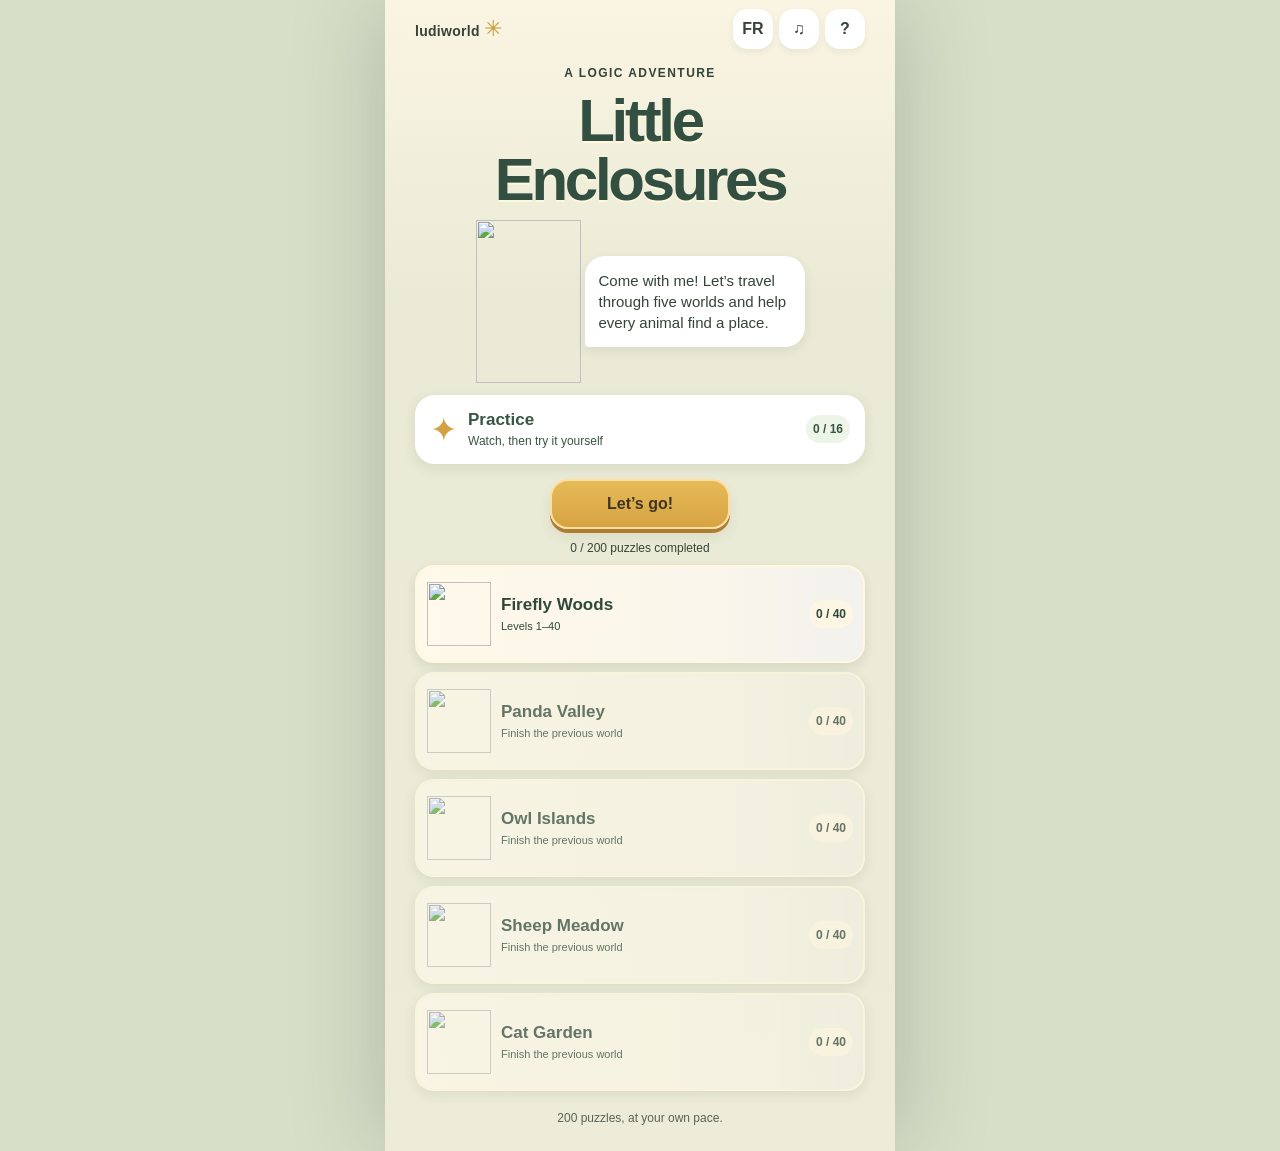
==== commit 25431ee8: "Regles sous le plateau et exercices directs d'elimination" ====
--- a/src/index.html
+++ b/src/index.html
@@ -30,7 +30,7 @@
     </section>
     <section id="play" class="screen" hidden>
       <header class="hud"><button id="map" class="small" aria-label="Mondes">‹</button><div><p id="worldName"></p><h1><span data-t="level">Niveau</span> <b id="number"></b><small>/ 200</small></h1></div><span id="counter"></span></header>
-      <section id="trainingCard" class="training-card" hidden aria-live="polite"><p id="trainingProgress"></p><h2 id="trainingTitle"></h2><p id="trainingInstruction"></p><button id="trainingTry" class="mission-next" hidden>À toi de jouer</button><div id="trainingValidated" hidden><span data-t="missionDone">Mission réussie !</span><button id="trainingNext" class="mission-next" data-t="nextMission">Mission suivante</button></div></section>
+      <section id="trainingCard" class="training-card" hidden aria-live="polite"><p id="trainingProgress"></p><h2 id="trainingTitle"></h2><p id="trainingInstruction"></p><div id="trainingValidated" hidden><span data-t="missionDone">Mission réussie !</span><button id="trainingNext" class="mission-next" data-t="nextMission">Mission suivante</button></div></section>
       <div class="run-score"><button id="starHelp" aria-label="Étoiles"><span id="stars" class="stars" aria-hidden="true"></span><span id="errors"></span><span class="score-help" aria-hidden="true">ⓘ</span></button></div>
       <div class="rules-mini"><button data-rule="row"><span class="mini-rule row-icon" aria-hidden="true"></span><span data-t="row">1 par ligne</span></button><button data-rule="column"><span class="mini-rule column-icon" aria-hidden="true"></span><span data-t="column">1 par colonne</span></button><button data-rule="region"><span class="mini-rule region-icon" aria-hidden="true"></span><span data-t="region">1 par enclos</span></button></div>
       <p class="apart" data-t="apart">Sans se toucher, même par un coin.</p>
@@ -46,7 +46,7 @@
   <dialog id="levels"><button class="close" data-close aria-label="Fermer">×</button><h2 id="levelTitle"></h2><div id="levelList" class="level-list"></div></dialog>
   <dialog id="victory"><img class="victory-boy" src="assets/berger.webp" alt=""><h2 id="winTitle"></h2><div id="winStars" class="stars win-stars"></div><p id="winScore"></p><p id="winText"></p><div id="winHeads" class="win-heads"></div><button id="next" class="primary" data-t="next">Continuer</button><button id="winMap" class="text-button" data-t="worlds">Les cinq mondes</button><button id="replay" class="text-button" data-t="reset">Reprendre</button></dialog>
   <dialog id="pause"><h2 data-t="pause">Petite pause</h2><p data-t="paused">Ta grille est gardée.</p></dialog>
-  <dialog id="mistake" aria-labelledby="errorTitle" aria-describedby="errorRule"><span class="mistake-sign" aria-hidden="true">!</span><h2 id="errorTitle" data-t="errorTitle">Regarde la règle</h2><p id="errorMessage"></p><div id="errorDrawing" aria-hidden="true"></div><p id="errorRule"></p><button id="ackError" class="primary" data-t="errorOK">J’ai compris</button></dialog>
+  <dialog id="mistake" class="rule-sheet" aria-labelledby="errorTitle" aria-describedby="errorRule"><span class="mistake-sign" aria-hidden="true">!</span><h2 id="errorTitle" data-t="errorTitle">Regarde la règle</h2><p id="errorMessage"></p><div id="errorDrawing" aria-hidden="true"></div><p id="errorRule"></p><button id="ackError" class="primary" data-t="errorOK">J’ai compris</button></dialog>
   <noscript>Active JavaScript pour jouer. / Enable JavaScript to play.</noscript>
 </body>
 </html>
--- a/src/style.css
+++ b/src/style.css
@@ -163,6 +163,34 @@
 .training-mode:not([data-lesson-id=finish]) #hint{display:none}
 .training-mode .guide-undo{outline:4px solid #e4b343;outline-offset:3px}
 .feedback[data-tone=guide]{font-size:15px;line-height:1.35;color:#3c6349;background:#fffffff2;box-shadow:inset 0 0 0 1px #dceacb;padding:8px;min-height:40px}
+.feedback:empty{visibility:hidden}
 @media(prefers-reduced-motion:no-preference){.guide-arrow{animation:guide-bob .85s ease-in-out infinite alternate}@keyframes guide-bob{from{translate:0 -4px}to{translate:0 3px}}}
 @media(max-height:720px) and (orientation:portrait){.training-mode .board-frame{width:min(100%,calc(min(240px,100dvh - 390px)*var(--ratio) + 20px));margin-top:36px;margin-bottom:9px}.training-mode #trainingInstruction{font-size:13px;min-height:38px}.training-mode .feedback{font-size:12px;min-height:28px}.training-mode .guide-hand{font-size:31px}.training-mode .guide-arrow{width:44px;height:62px}}
 @media(orientation:landscape) and (max-height:600px) and (min-width:600px){.training-mode .board-frame{width:min(100%,calc((100dvh - 120px)*var(--ratio) + 20px));margin-top:50px;grid-row:1/span 9}.training-mode #trainingInstruction{font-size:12px;min-height:30px}.training-mode .feedback{font-size:12px;min-height:30px}#trainingTry{min-height:36px;font-size:14px;margin-top:5px}.training-mode .inventory{margin-top:4px}.training-mode .guide-arrow{width:40px;height:56px}}
+
+/* La règle reste sous le plateau, qui demeure net et entièrement visible. */
+dialog.rule-sheet{position:fixed;inset:auto 0 0;margin:0 auto;width:100%;max-width:510px;max-height:min(55dvh,360px);border:0;border-radius:23px 23px 0 0;padding:14px 20px calc(12px + env(safe-area-inset-bottom));box-shadow:0 -5px 25px #2643352b;background:#fff;text-align:left}
+dialog.rule-sheet::backdrop{background:#20352c08;backdrop-filter:none}
+#mistake.rule-sheet{padding:14px 20px calc(12px + env(safe-area-inset-bottom))}
+.rule-sheet .mistake-sign,.rule-sheet #errorDrawing{display:none}
+.rule-sheet h2,#mistake.rule-sheet h2{font-size:22px;line-height:1.15;margin:0 0 7px}
+.rule-sheet #errorMessage{font-size:14px;line-height:1.3;margin:0 0 8px}
+#mistake.rule-sheet #errorRule{font-size:21px;line-height:1.25;margin:8px 0 12px}
+.rule-sheet .primary,#mistake.rule-sheet .primary{font-size:16px;min-height:44px;padding:9px 16px;margin:6px 0 3px;width:100%}
+.rule-sheet #infoContent>p{font-size:19px;line-height:1.3;margin:10px 0}.rule-sheet #infoContent>.info-note{font-size:12px!important;line-height:1.3}
+body.rule-visible .topbar{height:40px}
+body.rule-visible #play .hud{min-height:48px}
+body.rule-visible #play .run-score,body.rule-visible #play .rules-mini,body.rule-visible #play .apart,body.rule-visible #inventory,body.rule-visible #feedback,body.rule-visible #play .gesture,body.rule-visible #play .actions,body.rule-visible #play .keeper{display:none}
+body.rule-visible #play{display:flex;flex-direction:column}
+body.rule-visible #play .board-frame{width:min(100%,calc((100dvh - var(--rule-height,300px) - 130px)*var(--ratio) + 20px));margin:8px auto 0}
+.cell.rule-related{box-shadow:inset 0 0 0 2px #b98746}
+.cell.rule-attempt{box-shadow:inset 0 0 0 3px #b75342}
+.rule-preview{position:absolute;inset:6%;display:block;background-size:contain;background-position:center;background-repeat:no-repeat;opacity:.7;pointer-events:none}
+.rule-preview::after{content:'!';position:absolute;right:0;top:0;display:grid;place-items:center;width:20px;height:20px;border-radius:50%;background:#ab4e3c;color:#fff;font-weight:bold;box-shadow:0 0 0 2px #fff}
+@media(max-height:650px){#mistake.rule-sheet #errorRule{font-size:20px}.rule-sheet h2,#mistake.rule-sheet h2{font-size:20px}dialog.rule-sheet,#mistake.rule-sheet{padding:11px 15px calc(10px + env(safe-area-inset-bottom))}}
+@media(orientation:landscape) and (max-height:600px) and (min-width:600px){
+ dialog.rule-sheet{left:auto;right:10px;width:calc(50vw - 22px);max-width:430px;max-height:calc(100dvh - 110px)}
+ body.rule-visible #play{display:grid;grid-template-columns:minmax(230px,1fr) minmax(260px,1fr);column-gap:24px}
+ body.rule-visible #play .board-frame{grid-column:1;grid-row:1/span 9;width:min(100%,calc(100dvh - 75px));margin:8px auto 0}
+ body.rule-visible #play .hud{grid-column:2;grid-row:1;min-height:42px}
+}
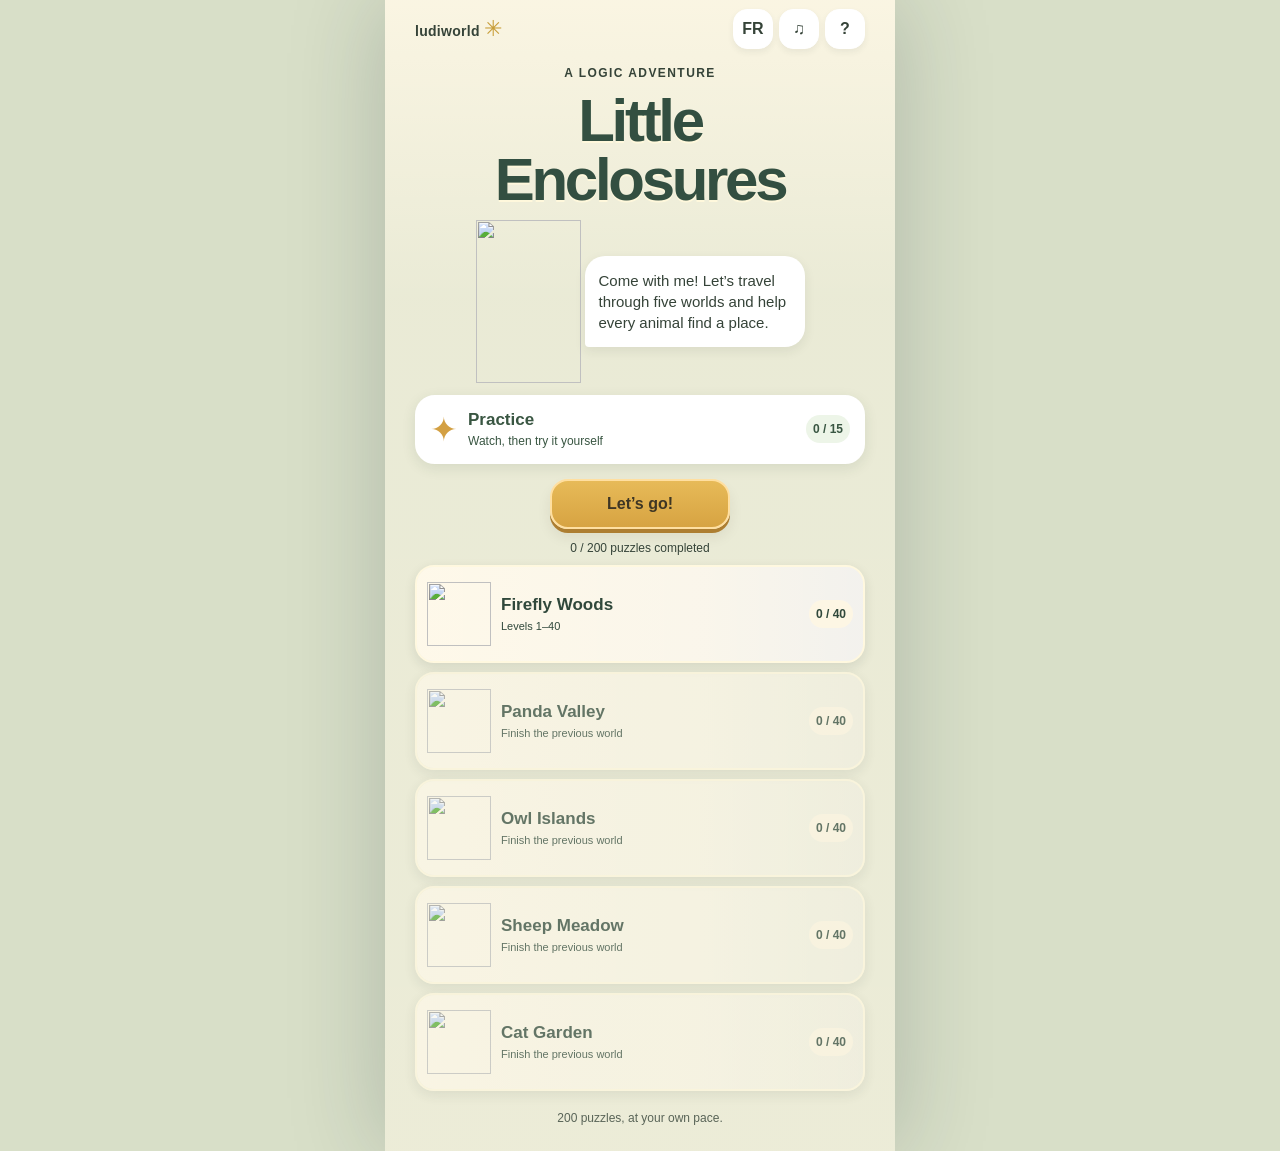
==== commit 77cc5cfe: "Placer les animaux automatiquement sans selecteur" ====
--- a/src/index.html
+++ b/src/index.html
@@ -35,9 +35,8 @@
       <div class="rules-mini"><button data-rule="row"><span class="mini-rule row-icon" aria-hidden="true"></span><span data-t="row">1 par ligne</span></button><button data-rule="column"><span class="mini-rule column-icon" aria-hidden="true"></span><span data-t="column">1 par colonne</span></button><button data-rule="region"><span class="mini-rule region-icon" aria-hidden="true"></span><span data-t="region">1 par enclos</span></button></div>
       <p class="apart" data-t="apart">Sans se toucher, même par un coin.</p>
       <div class="board-frame"><div id="board" role="grid" aria-label="Enclos"></div><div id="effects" aria-hidden="true"></div><div id="guideLayer" aria-hidden="true"></div></div>
-      <div id="inventory" class="inventory" aria-label="Animaux à placer"></div>
       <p id="feedback" class="feedback" aria-live="polite"></p>
-      <p class="gesture" data-t="gesture">Appui long ou double : animal · Glisse : ×</p>
+      <p class="gesture" data-t="gesture">Double appui : animal · Un appui : × · Glisse : ×</p>
       <div class="actions"><button id="undo"><b aria-hidden="true">↶</b><span data-t="undo">Annuler</span></button><button id="reset"><b aria-hidden="true">↻</b><span data-t="reset">Reprendre</span></button><button id="hint"><b aria-hidden="true">✧</b><span data-t="hint">Indice</span></button></div>
       <div class="keeper"><img src="assets/berger.webp" alt=""><span data-t="keeper">À chacun sa petite place.</span></div>
     </section>
--- a/src/style.css
+++ b/src/style.css
@@ -12,11 +12,11 @@
 #board{display:grid;grid-template-columns:repeat(var(--n),minmax(0,1fr));grid-template-rows:repeat(var(--rows,var(--n)),minmax(0,1fr));aspect-ratio:var(--n) / var(--rows,var(--n));border-radius:11px;overflow:hidden;touch-action:none;user-select:none;-webkit-user-select:none;position:relative}
 .cell{position:relative;display:flex;align-items:center;justify-content:center;border:0;border-radius:0;min-width:0;min-height:0;padding:0;background:var(--color);box-shadow:inset 1px 1px #ffffff30,inset -1px -1px #30433812;touch-action:none;outline-offset:-3px!important}
 .cell img{width:88%;height:88%;object-fit:contain;pointer-events:none;filter:drop-shadow(0 2px 1px #43352435)}.cell .cross{position:relative;width:30%;height:30%;pointer-events:none}.cross::before,.cross::after{content:'';position:absolute;left:43%;top:0;width:15%;height:100%;border-radius:3px;background:#4c535ac9;transform:rotate(45deg)}.cross::after{transform:rotate(-45deg)}
-.inventory{display:flex;justify-content:center;gap:3px;margin:17px 0 2px;min-height:49px}.head-choice{width:clamp(32px,9vw,48px);height:48px;border:2px solid transparent;border-radius:14px;background:#fff8e596;position:relative;padding:2px;min-width:0}.head-choice img{width:100%;height:100%;object-fit:contain}.head-choice.selected{border-color:#3f7963;background:#fff7d9}.head-choice.placed{opacity:.42}.head-choice.placed::after{content:'✓';position:absolute;right:0;bottom:-1px;color:#204f37;font-size:13px;font-weight:bold;background:#fff8e9;border-radius:50%;width:17px;height:17px}
+
 .feedback{min-height:30px;font-size:12px;line-height:1.3;text-align:center;margin:3px auto;max-width:340px;font-weight:bold}.gesture{font-size:10px;text-align:center;margin:2px 0 11px;color:#3c473f}.actions{display:flex;gap:8px;justify-content:center}.actions button{border:1px solid #fff8e7;background:#fff8e8eb;border-radius:17px;min-height:57px;flex:1;max-width:125px;display:flex;flex-direction:column;align-items:center;justify-content:center;gap:2px;box-shadow:0 4px 0 #bdaf8e;color:#3f5045;font-size:11px;font-weight:bold}.actions b{font-size:23px;line-height:1}.actions #hint{background:#f6dda1}.keeper{display:flex;align-items:center;justify-content:center;gap:9px;margin:15px 0 0;font-size:11px;font-weight:bold}.keeper img{height:65px;width:40px;object-fit:contain}.keeper span{padding:10px 12px;background:#fff8e6d9;border-radius:15px 15px 15px 0}
 dialog{max-width:min(90vw,440px);width:440px;max-height:88dvh;overflow:auto;border:2px solid #fff8e3;border-radius:26px;background:#fff8e9;color:#354338;box-shadow:0 20px 90px #122b3859;padding:27px 25px 22px;text-align:center}dialog::backdrop{background:#112a3b88;backdrop-filter:blur(4px)}dialog h2{font-size:27px;line-height:1.1;letter-spacing:-.035em;margin:7px 0 18px}dialog p{font-size:15px;line-height:1.5}.close{position:absolute;top:7px;right:9px;border:0;background:transparent;font-size:29px;color:#566754;min-width:38px;min-height:38px}.rule-list{text-align:left;padding-left:23px;line-height:1.6;font-size:15px}.rule-list li{margin:10px 0}.info-note{font-size:12px!important;opacity:.8}.level-list{display:grid;grid-template-columns:repeat(5,1fr);gap:8px}.level-list button{aspect-ratio:1;border:1px solid #d7c7a6;background:#f0e6ce;border-radius:12px;color:#465846;font-weight:bold}.level-list button.done{background:#a9c8ac}.level-list button.current{border:3px solid #426c56}.victory-boy{height:155px}.win-heads{display:flex;justify-content:center;gap:2px;margin:15px 0 22px}.win-heads img{width:calc(100% / 8);max-width:48px;object-fit:contain}.text-button{display:block;margin:18px auto 0;border:0;background:transparent;text-decoration:underline;color:#47634d;font-size:13px}#pause{pointer-events:none}
 @media(min-width:700px){#app{padding-left:30px;padding-right:30px}.world-card{height:98px}.title h1{font-size:60px}.hud{min-height:80px}}
-@media(max-height:780px) and (max-width:600px){.topbar{height:48px}.hud{min-height:58px}.apart{margin:7px 0}.inventory{margin-top:13px;min-height:43px}.head-choice{height:42px}.keeper{display:none}.feedback{min-height:27px}.actions button{min-height:51px}.screen{padding-bottom:12px}}
+@media(max-height:780px) and (max-width:600px){.topbar{height:48px}.hud{min-height:58px}.apart{margin:7px 0}.keeper{display:none}.feedback{min-height:27px}.actions button{min-height:51px}.screen{padding-bottom:12px}}
 @media(prefers-reduced-motion:no-preference){.cell img{animation:arrive .18s ease-out}@keyframes arrive{from{transform:scale(.8)}to{transform:scale(1)}}}
 
 /* Un même contour opaque pour toutes les cases. */
@@ -55,9 +55,9 @@
 .feedback[data-tone=success]{background:#e8f5d8ed;color:#3d6b42;box-shadow:inset 0 0 0 1px #7499665c}
 .feedback[data-tone=success]::before{content:'✓';margin-right:6px;font-weight:bold;font-size:17px}
 .gesture{font-size:11px;line-height:1.35;margin:4px 0 11px}
-.head-choice{transition:transform .13s,background-color .13s,opacity .16s}
-.head-choice.selected{transform:translateY(-3px);box-shadow:0 3px 0 #4b765b33}
-.head-choice.placed{transform:scale(.9)}
+
+
+
 .level-list button{display:flex;flex-direction:column;justify-content:center;align-items:center;gap:2px}.level-list small{font-size:10px}.level-stars{color:#906921;letter-spacing:1px}
 .win-stars{font-size:47px;display:flex;justify-content:center;gap:9px;margin:12px auto}.star-example{font-size:35px}
 #winScore{font-size:13px;margin:0 0 15px}
@@ -90,15 +90,15 @@
 @keyframes star-pop{from{transform:scale(.2) rotate(-15deg);opacity:0}to{transform:scale(1);opacity:1}}
 @keyframes victory-in{from{transform:translateY(12px) scale(.97);opacity:0}to{transform:none;opacity:1}}
 @media(max-height:920px){.keeper{display:none}}
-@media(max-height:800px){.topbar{height:46px}.hud{min-height:57px}.inventory{margin-top:13px;min-height:43px}.head-choice{height:42px}.screen{padding-bottom:12px}}
-@media(max-height:720px){.run-score{margin-bottom:4px}.hud{min-height:51px}.apart{margin:5px 0 7px}.inventory{margin-top:12px}.gesture{margin:1px 0 7px;font-size:10px}.actions button{min-height:48px}.board-frame{width:min(100%,calc(100dvh - 325px));margin-inline:auto}.rules-mini{padding:2px}.feedback{min-height:33px}.head-choice{height:38px}}
+@media(max-height:800px){.topbar{height:46px}.hud{min-height:57px}.screen{padding-bottom:12px}}
+@media(max-height:720px){.run-score{margin-bottom:4px}.hud{min-height:51px}.apart{margin:5px 0 7px}.gesture{margin:1px 0 7px;font-size:10px}.actions button{min-height:48px}.board-frame{width:min(100%,calc(100dvh - 325px));margin-inline:auto}.rules-mini{padding:2px}.feedback{min-height:33px}}
 @media(max-width:360px){#app{padding-left:12px;padding-right:12px}.rules-mini button{font-size:10px;gap:2px}.mini-rule{width:22px;height:22px}.hud h1{font-size:23px}.world-card strong{font-size:15px}}
 @media(prefers-reduced-motion:reduce){*,*::before,*::after{scroll-behavior:auto!important;transition:none!important}.hold-progress{animation:none}.spark{display:none}.cell-effect{opacity:.85}}
 @media(max-height:700px) and (orientation:portrait){
-  .topbar{height:40px}.small{min-height:35px;min-width:36px}.hud{min-height:45px}.hud h1{font-size:22px}.hud p{font-size:10px}.run-score{margin-bottom:3px}.rules-mini button{min-height:25px}.mini-rule{width:20px;height:20px}.apart{font-size:10px;margin:4px 0 6px}.board-frame{width:min(100%,calc(100dvh - 305px))}.inventory{min-height:36px;margin:11px 0 0}.head-choice{height:36px}.gesture{display:none}.actions button{min-height:44px}.feedback{margin:4px 0 8px;font-size:11px}
+  .topbar{height:40px}.small{min-height:35px;min-width:36px}.hud{min-height:45px}.hud h1{font-size:22px}.hud p{font-size:10px}.run-score{margin-bottom:3px}.rules-mini button{min-height:25px}.mini-rule{width:20px;height:20px}.apart{font-size:10px;margin:4px 0 6px}.board-frame{width:min(100%,calc(100dvh - 305px))}.gesture{display:none}.actions button{min-height:44px}.feedback{margin:4px 0 8px;font-size:11px}
 }
 @media(orientation:landscape) and (max-height:600px) and (min-width:600px){
-  #app{max-width:900px;padding-inline:20px}.topbar{height:44px}#play{display:grid;grid-template-columns:minmax(230px,1fr) minmax(260px,1fr);column-gap:24px;padding-bottom:8px;align-items:start}.hud{grid-column:2;grid-row:1;min-height:42px}.run-score{grid-column:2;grid-row:2;margin:0 0 4px}.rules-mini{grid-column:2;grid-row:3;padding:2px}.rules-mini button{min-height:27px}.apart{grid-column:2;grid-row:4;margin:4px 0}.board-frame{grid-column:1;grid-row:1/span 9;width:min(100%,calc(100dvh - 75px));align-self:start}.inventory{grid-column:2;grid-row:5;margin:7px 0 0;min-height:38px}.head-choice{height:38px}.feedback{grid-column:2;grid-row:6;margin:4px 0;min-height:34px}.gesture{grid-column:2;grid-row:7;margin:1px 0 7px}.actions{grid-column:2;grid-row:8}.actions button{min-height:46px}.keeper{display:none}
+  #app{max-width:900px;padding-inline:20px}.topbar{height:44px}#play{display:grid;grid-template-columns:minmax(230px,1fr) minmax(260px,1fr);column-gap:24px;padding-bottom:8px;align-items:start}.hud{grid-column:2;grid-row:1;min-height:42px}.run-score{grid-column:2;grid-row:2;margin:0 0 4px}.rules-mini{grid-column:2;grid-row:3;padding:2px}.rules-mini button{min-height:27px}.apart{grid-column:2;grid-row:4;margin:4px 0}.board-frame{grid-column:1;grid-row:1/span 9;width:min(100%,calc(100dvh - 75px));align-self:start}.feedback{grid-column:2;grid-row:6;margin:4px 0;min-height:34px}.gesture{grid-column:2;grid-row:7;margin:1px 0 7px}.actions{grid-column:2;grid-row:8}.actions button{min-height:46px}.keeper{display:none}
 }
 #mistake{border-color:#fff4d9;padding:26px 24px 22px}
 .mistake-sign{display:grid;place-items:center;width:45px;height:45px;margin:0 auto 13px;border-radius:50%;background:#b35b42;color:#fff8e9;font-size:29px;font-weight:bold;box-shadow:0 3px 0 #864a3930}
@@ -116,10 +116,10 @@
 .cell{border-radius:clamp(6px,2vw,13px);box-shadow:none}
 .cell img{width:94%;height:94%}
 .cell .cross{width:35%;height:35%}
-.small,.rules-mini,.head-choice,.actions button,dialog,.story p,.keeper span,#starHelp,.hud #counter{background-color:#fff;border-color:#fff}
+.small,.rules-mini,.actions button,dialog,.story p,.keeper span,#starHelp,.hud #counter{background-color:#fff;border-color:#fff}
 .actions #hint{background:#fff}.actions button{box-shadow:0 3px 8px #28423316}
-.head-choice.selected{background:#fff;box-shadow:0 0 0 2px #78a17e33}
-.head-choice.placed::after{background:#fff}
+
+
 .rule-drawing{border:0;background:#fff;gap:3px;padding:3px;border-radius:10px}
 .rule-drawing i{background:#edf3eb;border-radius:4px}
 .gesture-drawings>span,.rule-cards section{background:#f4f8f1}
@@ -139,7 +139,7 @@
 .training-mode .cell.training-focus{box-shadow:inset 0 0 0 3px #bf9345}
 .training-mode .cell.training-focus::after{content:'';position:absolute;inset:4px;border:1px dashed #fff9db;border-radius:9px;pointer-events:none}
 @media(max-height:720px) and (orientation:portrait){.training-mode .board-frame{width:min(100%,calc(100dvh - 350px))}.training-card{padding:10px 12px;margin-bottom:10px}#trainingTitle{font-size:18px}#trainingInstruction{font-size:12px;min-height:36px}.training-mode .feedback{min-height:26px}}
-@media(orientation:landscape) and (max-height:600px) and (min-width:600px){.training-card{grid-column:2;grid-row:2/span 3;margin:3px 0 7px;padding:9px 12px}#trainingInstruction{font-size:12px;min-height:34px}#trainingTitle{font-size:18px}.training-mode .inventory{grid-row:5}.training-mode .feedback{grid-row:6}.training-mode .actions{grid-row:8}}
+@media(orientation:landscape) and (max-height:600px) and (min-width:600px){.training-card{grid-column:2;grid-row:2/span 3;margin:3px 0 7px;padding:9px 12px}#trainingInstruction{font-size:12px;min-height:34px}#trainingTitle{font-size:18px}.training-mode .feedback{grid-row:6}.training-mode .actions{grid-row:8}}
 
 /* Une démonstration, puis un essai sur une petite grille dédiée. */
 .training-mode .board-frame{width:min(100%,calc(min(300px,100dvh - 390px)*var(--ratio) + 20px));margin:42px auto 14px;flex-shrink:0}
@@ -158,7 +158,7 @@
 .training-mode .training-card{margin-bottom:0}
 .training-mode #trainingProgress{font-size:12px;color:#527047}
 .training-mode #trainingInstruction{font-size:15px;min-height:42px}
-.training-mode .inventory{display:none}
+
 .training-mode:not([data-lesson-id=undo]):not([data-lesson-id=finish]) #undo{display:none}
 .training-mode:not([data-lesson-id=finish]) #hint{display:none}
 .training-mode .guide-undo{outline:4px solid #e4b343;outline-offset:3px}
@@ -166,7 +166,7 @@
 .feedback:empty{visibility:hidden}
 @media(prefers-reduced-motion:no-preference){.guide-arrow{animation:guide-bob .85s ease-in-out infinite alternate}@keyframes guide-bob{from{translate:0 -4px}to{translate:0 3px}}}
 @media(max-height:720px) and (orientation:portrait){.training-mode .board-frame{width:min(100%,calc(min(240px,100dvh - 390px)*var(--ratio) + 20px));margin-top:36px;margin-bottom:9px}.training-mode #trainingInstruction{font-size:13px;min-height:38px}.training-mode .feedback{font-size:12px;min-height:28px}.training-mode .guide-hand{font-size:31px}.training-mode .guide-arrow{width:44px;height:62px}}
-@media(orientation:landscape) and (max-height:600px) and (min-width:600px){.training-mode .board-frame{width:min(100%,calc((100dvh - 120px)*var(--ratio) + 20px));margin-top:50px;grid-row:1/span 9}.training-mode #trainingInstruction{font-size:12px;min-height:30px}.training-mode .feedback{font-size:12px;min-height:30px}#trainingTry{min-height:36px;font-size:14px;margin-top:5px}.training-mode .inventory{margin-top:4px}.training-mode .guide-arrow{width:40px;height:56px}}
+@media(orientation:landscape) and (max-height:600px) and (min-width:600px){.training-mode .board-frame{width:min(100%,calc((100dvh - 120px)*var(--ratio) + 20px));margin-top:50px;grid-row:1/span 9}.training-mode #trainingInstruction{font-size:12px;min-height:30px}.training-mode .feedback{font-size:12px;min-height:30px}#trainingTry{min-height:36px;font-size:14px;margin-top:5px}.training-mode .guide-arrow{width:40px;height:56px}}
 
 /* La règle reste sous le plateau, qui demeure net et entièrement visible. */
 dialog.rule-sheet{position:fixed;inset:auto 0 0;margin:0 auto;width:100%;max-width:510px;max-height:min(55dvh,360px);border:0;border-radius:23px 23px 0 0;padding:14px 20px calc(12px + env(safe-area-inset-bottom));box-shadow:0 -5px 25px #2643352b;background:#fff;text-align:left}
@@ -180,7 +180,7 @@
 .rule-sheet #infoContent>p{font-size:19px;line-height:1.3;margin:10px 0}.rule-sheet #infoContent>.info-note{font-size:12px!important;line-height:1.3}
 body.rule-visible .topbar{height:40px}
 body.rule-visible #play .hud{min-height:48px}
-body.rule-visible #play .run-score,body.rule-visible #play .rules-mini,body.rule-visible #play .apart,body.rule-visible #inventory,body.rule-visible #feedback,body.rule-visible #play .gesture,body.rule-visible #play .actions,body.rule-visible #play .keeper{display:none}
+body.rule-visible #play .run-score,body.rule-visible #play .rules-mini,body.rule-visible #play .apart,body.rule-visible #feedback,body.rule-visible #play .gesture,body.rule-visible #play .actions,body.rule-visible #play .keeper{display:none}
 body.rule-visible #play{display:flex;flex-direction:column}
 body.rule-visible #play .board-frame{width:min(100%,calc((100dvh - var(--rule-height,300px) - 130px)*var(--ratio) + 20px));margin:8px auto 0}
 .cell.rule-related{box-shadow:inset 0 0 0 2px #b98746}
